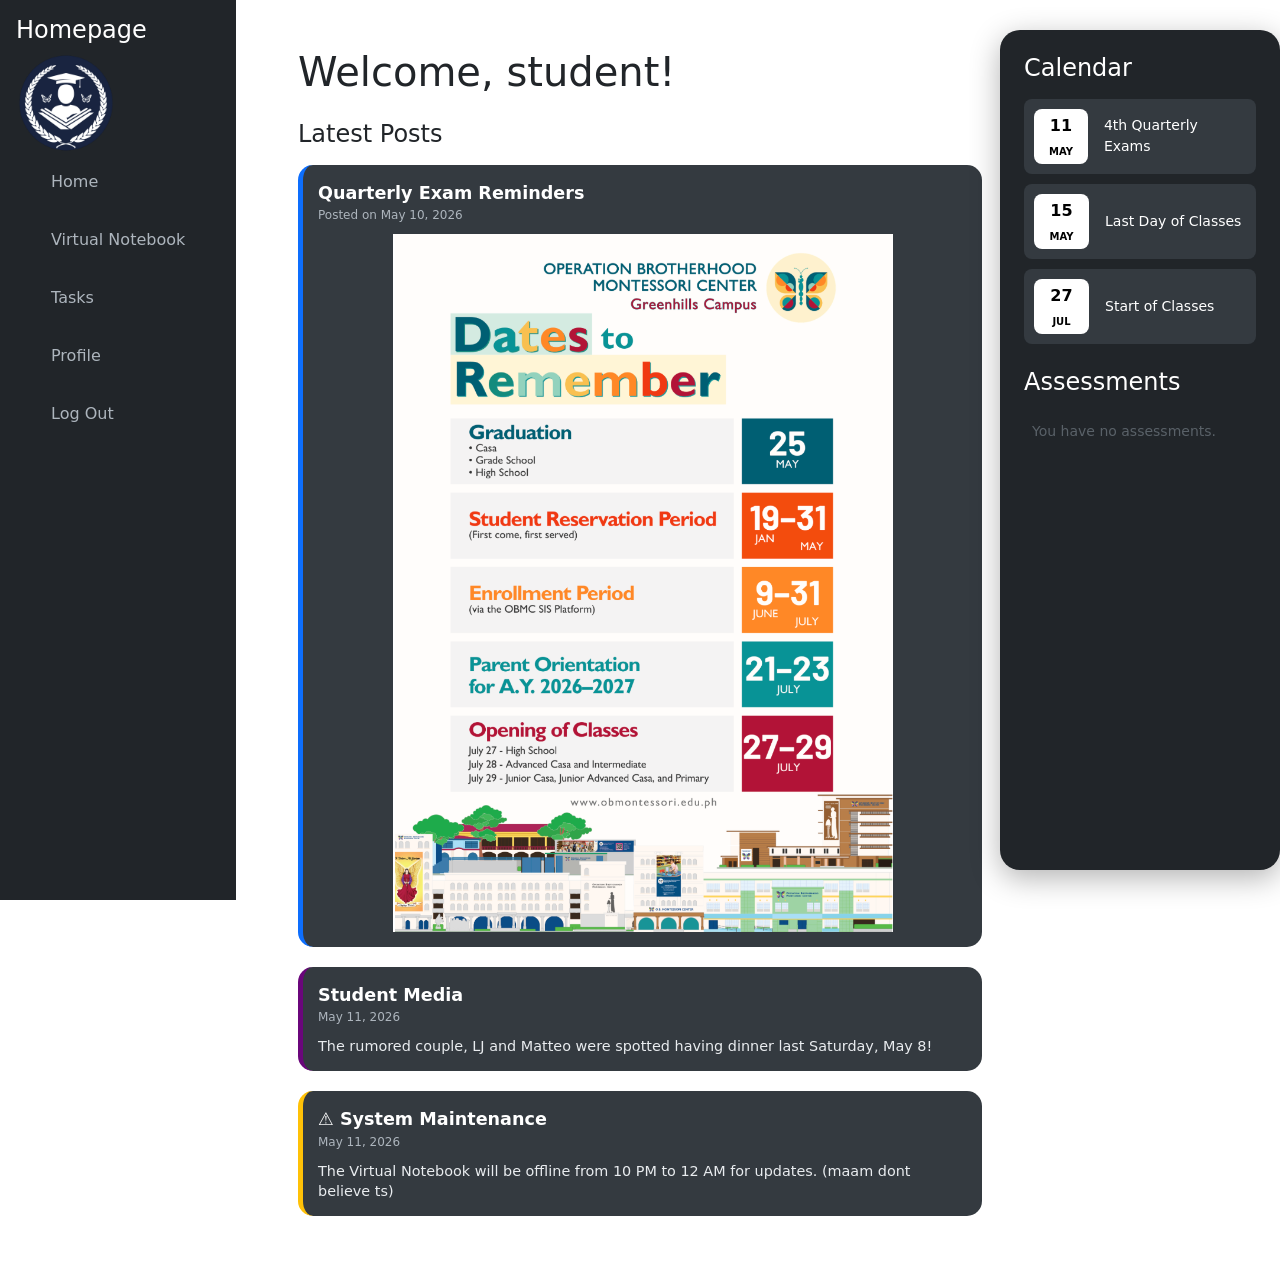
==== ahomepage.html @ ff308107 "Add files via upload" ====
<!DOCTYPE html>
<html>
<head>
	<meta charset="utf-8">
	<meta name="viewport" content="width=device-width, initial-scale=1">
	<title>Homepage</title>
    <link href="styles.css" rel="stylesheet">
    <link  href="https://cdn.jsdelivr.net/npm/bootstrap@5.3.3/dist/css/bootstrap.min.css" rel="stylesheet">
    <script 
        src="https://cdn.jsdelivr.net/npm/bootstrap@5.3.3/dist/js/bootstrap.bundle.min.js">
    </script>
    <style>
    
            /* Good day ma'am. I have used AI to help me synthesize
             my ideas because I still lack the skills to fluently 
             translate my ideas into code. Thx */
        .sidebar {
            width: 250px;
            background-color: #1a1d20; 
            padding-top: 20px;
        }


        .sidebar img {
            display: block;
            margin: 0 auto 20px auto;
            border-radius: 10px;
        }


        .nav-link {
            color: #adb5bd !important;
            padding: 12px 20px !important;
            margin: 5px 15px;
            border-radius: 10px;
            transition: all 0.3s; 
            font-weight: 500;
        }


        .nav-link:hover {
            background-color: #343a40;
            color: white !important;
            transform: translateX(5px)
        }


        .nav-link.active {
            background-color: #0d6efd;
            color: white !important;
        }
        
        .announcement-float {
            width: 280px;
            position: fixed;
            right: 30px;   
            top: 30px;      
            bottom: 30px;     
            border-radius: 20px; 
            z-index: 1000;
            overflow-y: auto;
            box-shadow: 0 8px 30px rgba(0,0,0,0.3); 
        }
            
        .event-row {
            background-color: #343a40; 
            display: flex;            
            align-items: center;   
            padding: 10px;
            margin-bottom: 10px;
            border-radius: 8px;        
                }


        .date-box {
            background-color: white;
            color: black;
            width: 55px;
            height: 55px;
            border-radius: 8px;     
            text-align: center;        
            font-weight: bold;
            padding-top: 5px;
        }
        .main-content {
            margin-left: 250px;
            margin-right: 250px;
            width: 100%;
        }
        .post-card {
            background-color: #343a40; 
            border-radius: 15px;
            padding: 15px;
            margin-bottom: 20px;
            border-left: 5px solid #0d6efd;
        }

        .post-title {
            font-size: 1.1rem;
            font-weight: bold;
            margin-bottom: 2px;
            color: white;
        }

        .post-date {
            font-size: 0.75rem;
            color: #adb5bd;
            margin-bottom: 10px;
            display: block;
        }

        .post-content {
            font-size: 0.9rem;
            line-height: 1.4;
            color: #e9ecef;
        }
    </style>
</head>
<body>
    <div class="d-flex align-items-stretch">
        
        <nav class="bg-dark text-white p-3 vh-100 position-fixed start-0 sidebar;">
            <h1 class="h4">Homepage</h1>
             <img src="student portal logo.png"
             style="width: 100px; height: auto;"
             alt-="OBMC">

            <ul class="nav flex-column">
                
                 <li>
                    <a href="#" class="nav-link text-white" onclick="reload()">Home</a>
                </li>
                <li>
                    <a href="bnotebook.html" class="nav-link text-white">Virtual Notebook</a>
                </li>
                <li>
                    <a href="ctasks.html" class="nav-link text-white">Tasks</a>
                </li>
                <li>
                    <a href="dprofile.html" class="nav-link text-white">Profile</a>
                </li>
                <li>
                    <a href="#" class="nav-link text-white">Log Out</a>
                </li>
                    
            </ul>
            </nav>

        <div class="main-content p-5">
            <h1>Welcome, student!</h1>
          
            <h1 class="h4 mt-4 mb-3">Latest Posts</h1>

        <div class="post-card">
            <span class="post-title">Quarterly Exam Reminders</span>
            <span class="post-date">Posted on May 10, 2026</span>
            <div class="post-content">
            <img src="PIc.png" style="width: 500px; display: block; margin: 0 auto;" alt="dates to remember">


            </div>
        </div>

        <div class="post-card" style="border-left-color: #6a067b;">
            <span class="post-title">Student Media</span>
            <span class="post-date">May 11, 2026</span>
            <div class="post-content">
                The rumored couple, LJ and Matteo were spotted having dinner last Saturday, May 8!
            </div>
        </div>

        <div class="post-card" style="border-left-color: #ffc107;"> <span class="post-title">⚠️ System Maintenance</span>
            <span class="post-date">May 11, 2026</span>
            <div class="post-content">
                The Virtual Notebook will be offline from 10 PM to 12 AM for updates. (maam dont believe ts)
            </div>
        </div>
                </div>

        <nav class="bg-dark text-white p-4 position-fixed end-0 announcement-float">
            <h1 class="h4 mb-3">Calendar</h1>
            
            <div class="event-row">
                <div class="date-box">
                    11<br><span style="font-size: 10px;">MAY</span>
                </div>
                <span class="ms-3 small">4th Quarterly Exams</span>
            </div>

            <div class="event-row">
                <div class="date-box">
                    15<br><span style="font-size: 10px;">MAY</span>
                </div>
                <span class="ms-3 small">Last Day of Classes</span>
            </div>

            <div class="event-row">
                <div class="date-box">
                    27<br><span style="font-size: 10px;">JUL</span>
                </div>
                <span class="ms-3 small">Start of Classes</span>
            </div>

            <h1 class="h4 mt-4 mb-3">Assessments</h1>
            <div class="p-2 opacity-75">
                <p class="small text-secondary">You have no assessments.</p>
            </div>
        </nav>

</body>
</html>
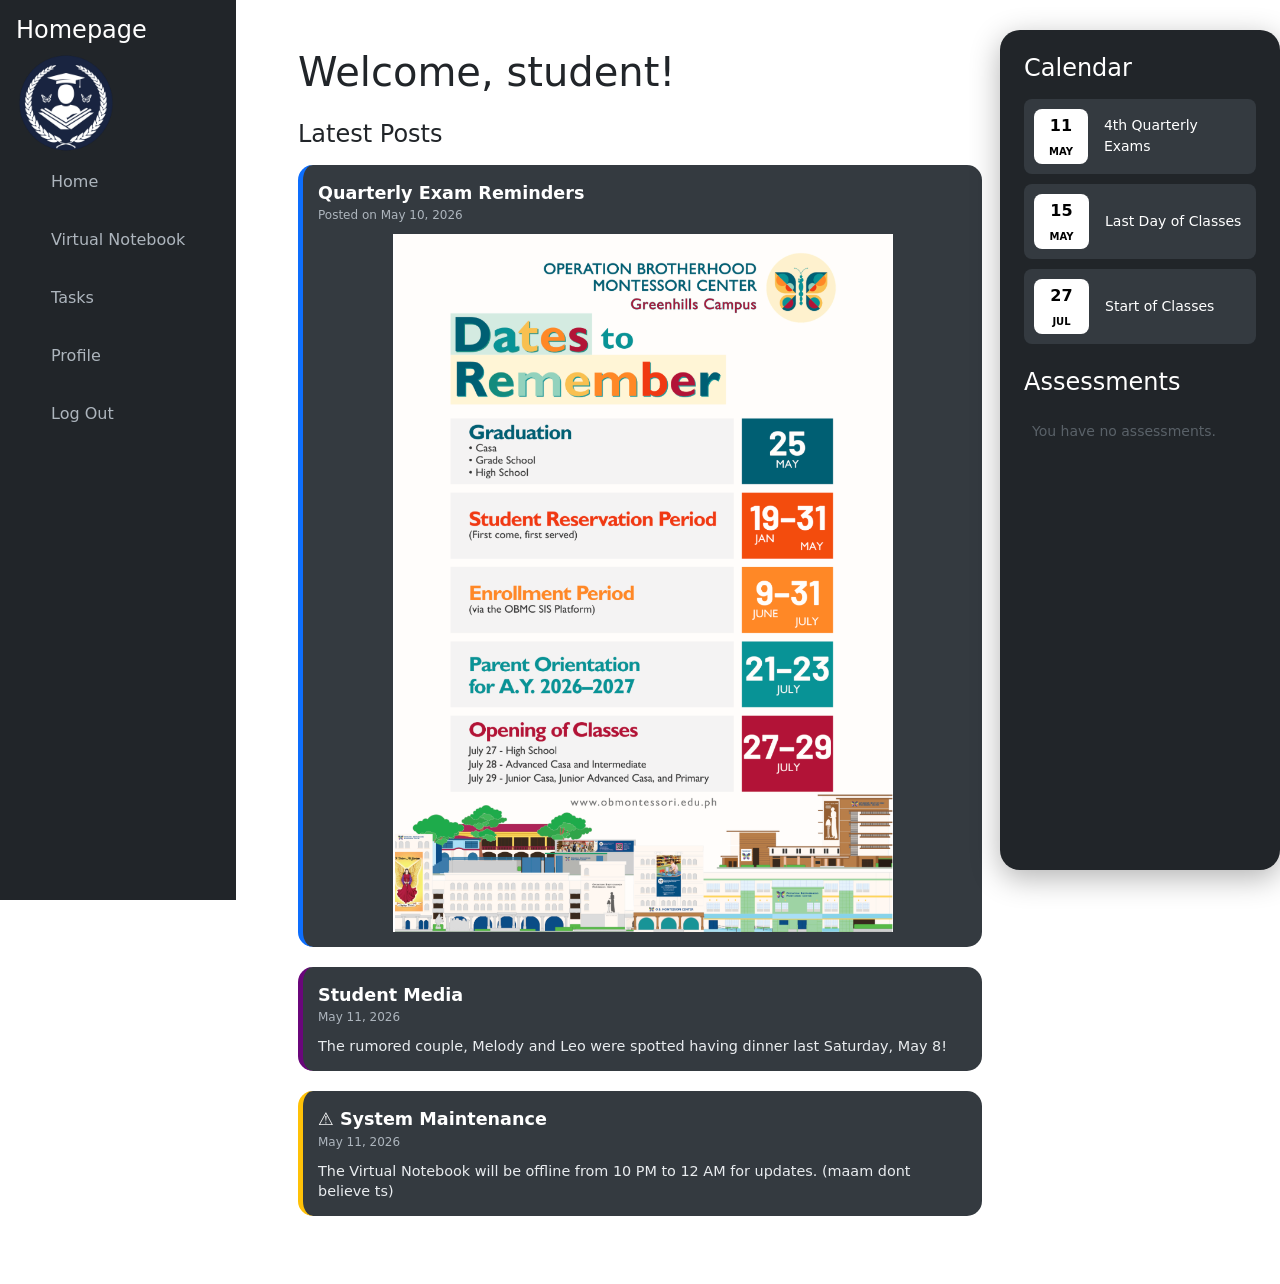
==== commit 778634f6: "Update ahomepage.html" ====
--- a/ahomepage.html
+++ b/ahomepage.html
@@ -131,7 +131,7 @@
                     <a href="#" class="nav-link text-white" onclick="reload()">Home</a>
                 </li>
                 <li>
-                    <a href="bnotebook.html" class="nav-link text-white">Virtual Notebook</a>
+                    <a href="notebooks.html" class="nav-link text-white">Virtual Notebook</a>
                 </li>
                 <li>
                     <a href="ctasks.html" class="nav-link text-white">Tasks</a>
@@ -165,7 +165,7 @@
             <span class="post-title">Student Media</span>
             <span class="post-date">May 11, 2026</span>
             <div class="post-content">
-                The rumored couple, LJ and Matteo were spotted having dinner last Saturday, May 8!
+                The rumored couple, Melody and Leo were spotted having dinner last Saturday, May 8!
             </div>
         </div>
 
@@ -208,4 +208,4 @@
         </nav>
 
 </body>
-</html>+</html>
--- a/styles.css
+++ b/styles.css
@@ -0,0 +1,3 @@
+.main-content{
+    margin-left: 250px;
+}
